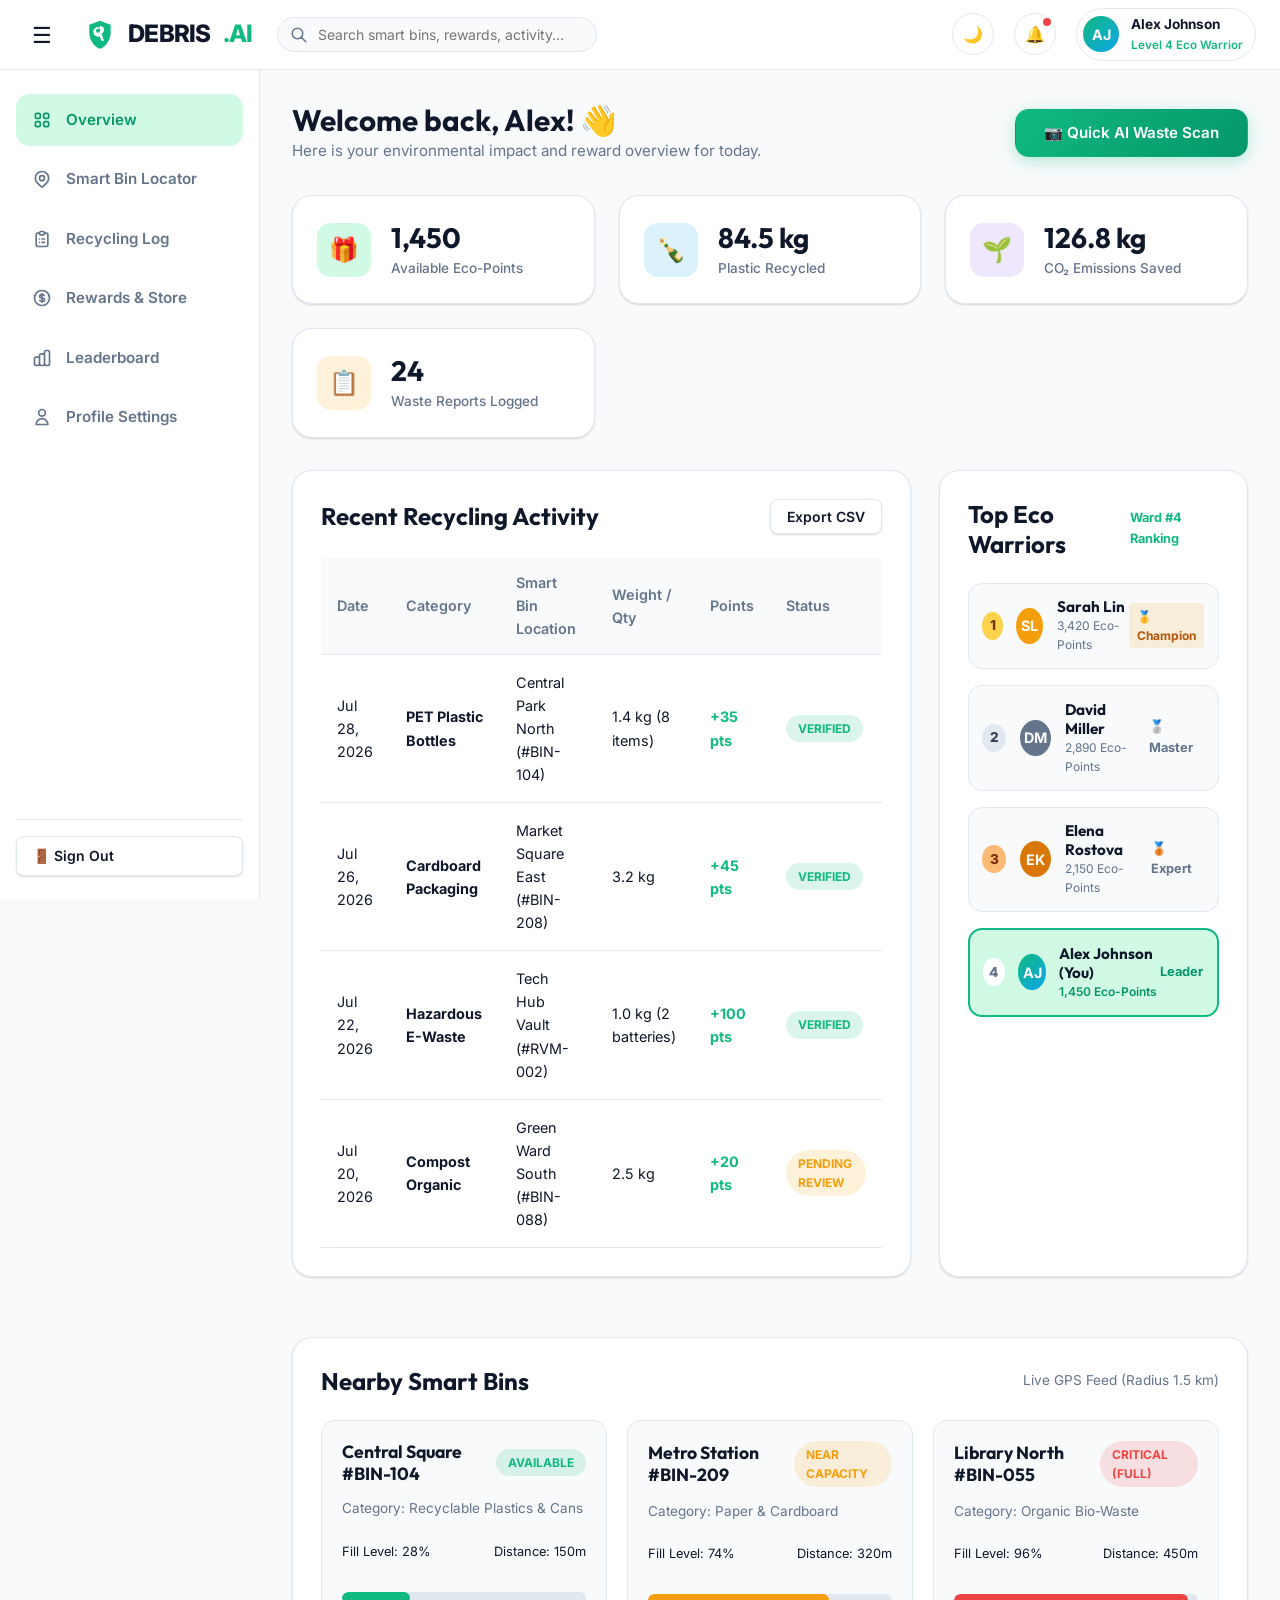
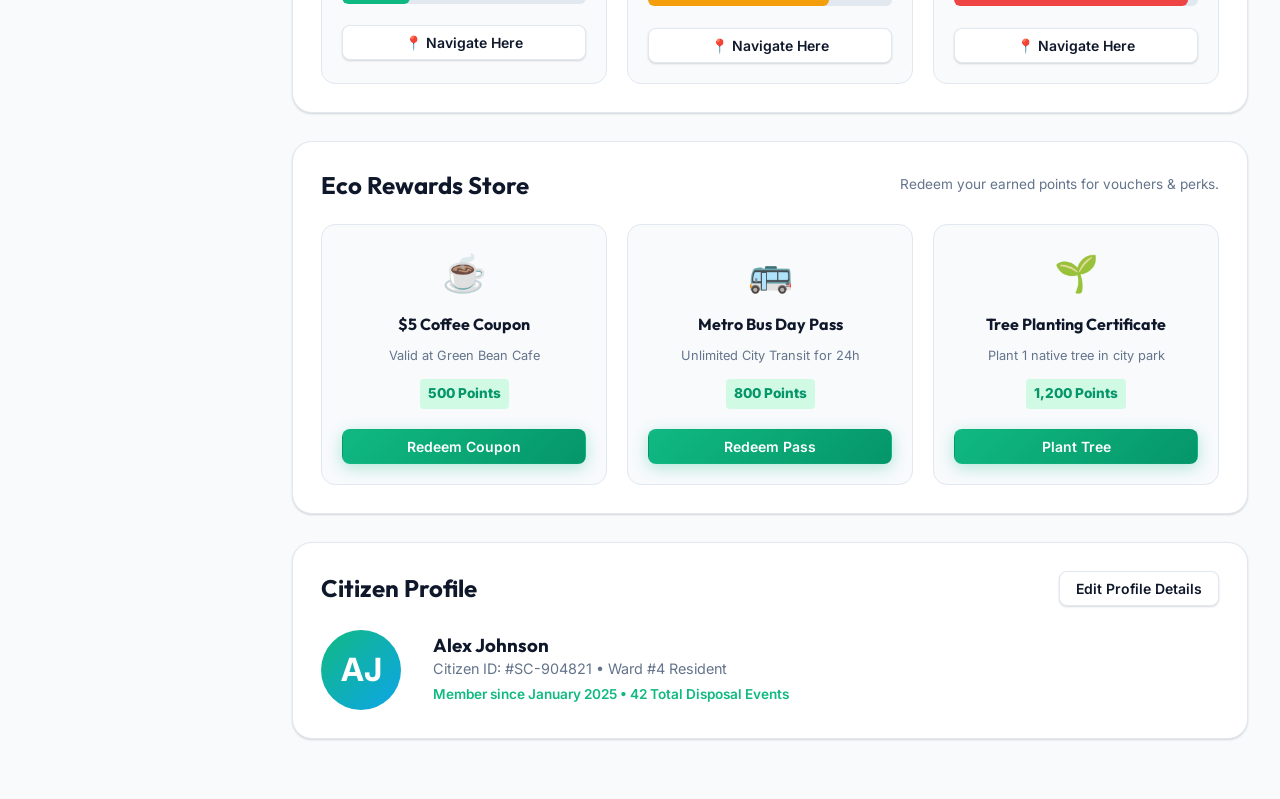
==== dashboard.html @ 444c3cc9 "Initial project with registration validation" ====
<!DOCTYPE html>
<html lang="en" data-theme="light">
<head>
  <meta charset="UTF-8">
  <meta name="viewport" content="width=device-width, initial-scale=1.0">
  <title>Citizen Dashboard – DEBRIS AI Waste Platform</title>
  <meta name="description" content="Manage eco-rewards, track smart bins, view recycling history, and check community leaderboard status on the DEBRIS Citizen Dashboard.">
  
  <!-- Fonts -->
  <link rel="preconnect" href="https://fonts.googleapis.com">
  <link rel="preconnect" href="https://fonts.gstatic.com" crossorigin>
  <link href="https://fonts.googleapis.com/css2?family=Inter:wght@300;400;500;600;700&family=Outfit:wght@500;600;700;800&display=swap" rel="stylesheet">
  
  <!-- CSS Stylesheet -->
  <link rel="stylesheet" href="style.css">
</head>
<body class="dashboard-body">

  <!-- ==========================================
       TOP NAVIGATION BAR
       ========================================== -->
  <header class="dashboard-topbar" role="banner">
    <div class="topbar-left">
      <button id="sidebar-toggle-btn" class="sidebar-toggle-btn" aria-label="Toggle Sidebar Navigation">
        ☰
      </button>
      
      <a href="index.html" class="brand-logo" title="Back to Home">
        <svg viewBox="0 0 24 24" aria-hidden="true" style="width: 32px; height: 32px; fill: var(--brand-primary);">
          <path d="M12 2L4 5v6c0 5.55 3.84 10.74 8 12 4.16-1.26 8-6.45 8-12V5l-8-3zm0 4a3 3 0 0 1 3 3c0 1.25-.76 2.32-1.84 2.76L15 17h-2l-1.12-3.37C11.37 13.9 11 14 10.5 14A3.5 3.5 0 0 1 7 10.5C7 8.57 8.57 7 10.5 7h1.5zm0 2h-1.5a1.5 1.5 0 1 0 0 3 1.5 1.5 0 0 0 1.5-1.5V8z"/>
        </svg>
        DEBRIS<span class="text-highlight">.AI</span>
      </a>

      <!-- Search Control -->
      <div class="topbar-search">
        <svg fill="none" stroke="currentColor" viewBox="0 0 24 24">
          <path stroke-linecap="round" stroke-linejoin="round" stroke-width="2" d="M21 21l-6-6m2-5a7 7 0 11-14 0 7 7 0 0114 0z"/>
        </svg>
        <input type="search" placeholder="Search smart bins, rewards, activity..." aria-label="Search Dashboard">
      </div>
    </div>

    <div class="topbar-right">
      <button class="btn-icon theme-toggle-btn" aria-label="Toggle Theme">
        <span class="theme-icon">🌙</span>
      </button>

      <!-- Notifications -->
      <button class="btn-icon" aria-label="Notifications" style="position: relative;" onclick="showToast('Notification: You received +50 points for plastic disposal!', 'info')">
        🔔
        <span style="position: absolute; top: 4px; right: 4px; width: 8px; height: 8px; background: var(--status-danger); border-radius: 50%;"></span>
      </button>

      <!-- Citizen Profile Pill -->
      <div class="user-profile-pill" data-modal-target="modal-edit-profile">
        <div class="avatar-circle">AJ</div>
        <div style="display: flex; flex-direction: column;">
          <span style="font-weight: 700; font-size: 0.85rem;">Alex Johnson</span>
          <span style="font-size: 0.725rem; color: var(--brand-primary); font-weight: 600;">Level 4 Eco Warrior</span>
        </div>
      </div>
    </div>
  </header>

  <!-- ==========================================
       COLLAPSIBLE SIDEBAR
       ========================================== -->
  <aside class="dashboard-sidebar" role="navigation" aria-label="Dashboard Sidebar Navigation">
    <ul class="sidebar-nav-list">
      <li class="sidebar-nav-item">
        <a href="#overview" class="active">
          <svg fill="none" stroke="currentColor" viewBox="0 0 24 24"><path stroke-linecap="round" stroke-linejoin="round" stroke-width="2" d="M4 6a2 2 0 012-2h2a2 2 0 012 2v2a2 2 0 01-2 2H6a2 2 0 01-2-2V6zM14 6a2 2 0 012-2h2a2 2 0 012 2v2a2 2 0 01-2 2h-2a2 2 0 01-2-2V6zM4 16a2 2 0 012-2h2a2 2 0 012 2v2a2 2 0 01-2 2H6a2 2 0 01-2-2v-2zM14 16a2 2 0 012-2h2a2 2 0 012 2v2a2 2 0 01-2 2h-2a2 2 0 01-2-2v-2z"/></svg>
          Overview
        </a>
      </li>
      <li class="sidebar-nav-item">
        <a href="#nearby-bins">
          <svg fill="none" stroke="currentColor" viewBox="0 0 24 24"><path stroke-linecap="round" stroke-linejoin="round" stroke-width="2" d="M17.657 16.657L13.414 20.9a1.998 1.998 0 01-2.827 0l-4.244-4.243a8 8 0 1111.314 0z"/><path stroke-linecap="round" stroke-linejoin="round" stroke-width="2" d="M15 11a3 3 0 11-6 0 3 3 0 016 0z"/></svg>
          Smart Bin Locator
        </a>
      </li>
      <li class="sidebar-nav-item">
        <a href="#activity-table">
          <svg fill="none" stroke="currentColor" viewBox="0 0 24 24"><path stroke-linecap="round" stroke-linejoin="round" stroke-width="2" d="M9 5H7a2 2 0 00-2 2v12a2 2 0 002 2h10a2 2 0 002-2V7a2 2 0 00-2-2h-2M9 5a2 2 0 002 2h2a2 2 0 002-2M9 5a2 2 0 012-2h2a2 2 0 012 2m-3 7h3m-3 4h3m-6-4h.01M9 16h.01"/></svg>
          Recycling Log
        </a>
      </li>
      <li class="sidebar-nav-item">
        <a href="#rewards-store">
          <svg fill="none" stroke="currentColor" viewBox="0 0 24 24"><path stroke-linecap="round" stroke-linejoin="round" stroke-width="2" d="M12 8c-1.657 0-3 .895-3 2s1.343 2 3 2 3 .895 3 2-1.343 2-3 2m0-8c1.11 0 2.08.402 2.599 1M12 8V7m0 1v8m0 0v1m0-1c-1.11 0-2.08-.402-2.599-1M21 12a9 9 0 11-18 0 9 9 0 0118 0z"/></svg>
          Rewards & Store
        </a>
      </li>
      <li class="sidebar-nav-item">
        <a href="#leaderboard">
          <svg fill="none" stroke="currentColor" viewBox="0 0 24 24"><path stroke-linecap="round" stroke-linejoin="round" stroke-width="2" d="M9 19v-6a2 2 0 00-2-2H5a2 2 0 00-2 2v6a2 2 0 002 2h2a2 2 0 002-2zm0 0V9a2 2 0 012-2h2a2 2 0 012 2v10m-6 0a2 2 0 002 2h2a2 2 0 002-2m0 0V5a2 2 0 012-2h2a2 2 0 012 2v14a2 2 0 01-2 2h-2a2 2 0 01-2-2z"/></svg>
          Leaderboard
        </a>
      </li>
      <li class="sidebar-nav-item">
        <a href="#profile-section">
          <svg fill="none" stroke="currentColor" viewBox="0 0 24 24"><path stroke-linecap="round" stroke-linejoin="round" stroke-width="2" d="M16 7a4 4 0 11-8 0 4 4 0 018 0zM12 14a7 7 0 00-7 7h14a7 7 0 00-7-7z"/></svg>
          Profile Settings
        </a>
      </li>
    </ul>

    <!-- Logout -->
    <div style="padding-top: 1rem; border-top: 1px solid var(--border-color);">
      <a href="index.html" class="btn btn-secondary btn-sm" style="width: 100%; justify-content: flex-start;">
        🚪 Sign Out
      </a>
    </div>
  </aside>

  <!-- ==========================================
       MAIN DASHBOARD CONTENT AREA
       ========================================== -->
  <main class="dashboard-main" role="main">
    
    <!-- Welcome Header -->
    <div class="dashboard-header-bar" id="overview">
      <div>
        <h1 style="font-size: 1.85rem;">Welcome back, Alex! 👋</h1>
        <p style="color: var(--text-muted); font-size: 0.95rem;">Here is your environmental impact and reward overview for today.</p>
      </div>

      <button class="btn btn-primary" onclick="showToast('AI Waste Scanner ready! Head to landing page or scan below.', 'info')">
        📷 Quick AI Waste Scan
      </button>
    </div>

    <!-- 1. DASHBOARD STATISTIC CARDS -->
    <section class="stats-cards-grid" aria-label="Eco Impact Summary">
      
      <!-- Card 1: Reward Points -->
      <article class="dashboard-stat-card">
        <div class="stat-icon-wrapper stat-icon-green">🎁</div>
        <div class="stat-card-info">
          <h3 id="user-points-display">1,450</h3>
          <p>Available Eco-Points</p>
        </div>
      </article>

      <!-- Card 2: Plastic Recycled -->
      <article class="dashboard-stat-card">
        <div class="stat-icon-wrapper stat-icon-blue">🍾</div>
        <div class="stat-card-info">
          <h3>84.5 kg</h3>
          <p>Plastic Recycled</p>
        </div>
      </article>

      <!-- Card 3: Carbon Footprint Saved -->
      <article class="dashboard-stat-card">
        <div class="stat-icon-wrapper stat-icon-purple">🌱</div>
        <div class="stat-card-info">
          <h3>126.8 kg</h3>
          <p>CO₂ Emissions Saved</p>
        </div>
      </article>

      <!-- Card 4: Reports Submitted -->
      <article class="dashboard-stat-card">
        <div class="stat-icon-wrapper stat-icon-orange">📋</div>
        <div class="stat-card-info">
          <h3>24</h3>
          <p>Waste Reports Logged</p>
        </div>
      </article>

    </section>

    <!-- 2. TWO COLUMN GRID (Recent Activity & Nearby Bins) -->
    <div class="dashboard-grid-2col">
      
      <!-- Column Left: Recent Activity Data Table -->
      <section class="dashboard-card-section" id="activity-table">
        <div class="card-section-title">
          <h2>Recent Recycling Activity</h2>
          <button class="btn btn-secondary btn-sm" onclick="showToast('Exporting activity logs as CSV...', 'info')">Export CSV</button>
        </div>

        <div class="table-responsive">
          <table class="custom-table" summary="Log of user waste disposal and points earned">
            <thead>
              <tr>
                <th scope="col">Date</th>
                <th scope="col">Category</th>
                <th scope="col">Smart Bin Location</th>
                <th scope="col">Weight / Qty</th>
                <th scope="col">Points</th>
                <th scope="col">Status</th>
              </tr>
            </thead>
            <tbody>
              <tr>
                <td><time datetime="2026-07-28">Jul 28, 2026</time></td>
                <td><strong>PET Plastic Bottles</strong></td>
                <td>Central Park North (#BIN-104)</td>
                <td>1.4 kg (8 items)</td>
                <td style="color: var(--brand-primary); font-weight: 700;">+35 pts</td>
                <td><span class="status-badge status-verified">Verified</span></td>
              </tr>
              <tr>
                <td><time datetime="2026-07-26">Jul 26, 2026</time></td>
                <td><strong>Cardboard Packaging</strong></td>
                <td>Market Square East (#BIN-208)</td>
                <td>3.2 kg</td>
                <td style="color: var(--brand-primary); font-weight: 700;">+45 pts</td>
                <td><span class="status-badge status-verified">Verified</span></td>
              </tr>
              <tr>
                <td><time datetime="2026-07-22">Jul 22, 2026</time></td>
                <td><strong>Hazardous E-Waste</strong></td>
                <td>Tech Hub Vault (#RVM-002)</td>
                <td>1.0 kg (2 batteries)</td>
                <td style="color: var(--brand-primary); font-weight: 700;">+100 pts</td>
                <td><span class="status-badge status-verified">Verified</span></td>
              </tr>
              <tr>
                <td><time datetime="2026-07-20">Jul 20, 2026</time></td>
                <td><strong>Compost Organic</strong></td>
                <td>Green Ward South (#BIN-088)</td>
                <td>2.5 kg</td>
                <td style="color: var(--brand-primary); font-weight: 700;">+20 pts</td>
                <td><span class="status-badge status-pending">Pending Review</span></td>
              </tr>
            </tbody>
          </table>
        </div>
      </section>

      <!-- Column Right: Community Leaderboard Widget -->
      <section class="dashboard-card-section" id="leaderboard">
        <div class="card-section-title">
          <h2>Top Eco Warriors</h2>
          <span style="font-size: 0.8rem; color: var(--brand-primary); font-weight: 700;">Ward #4 Ranking</span>
        </div>

        <div class="leaderboard-list">
          <!-- Rank 1 -->
          <div class="leaderboard-item">
            <div style="display: flex; align-items: center; gap: 0.85rem;">
              <span class="user-rank rank-1">1</span>
              <div class="avatar-circle" style="background: #F59E0B;">SL</div>
              <div>
                <h4 style="font-size: 0.95rem;">Sarah Lin</h4>
                <p style="font-size: 0.75rem; color: var(--text-muted);">3,420 Eco-Points</p>
              </div>
            </div>
            <mark style="background: rgba(245, 158, 11, 0.15); color: #B45309; padding: 0.2rem 0.5rem; border-radius: 4px; font-size: 0.75rem; font-weight: 700;">🥇 Champion</mark>
          </div>

          <!-- Rank 2 -->
          <div class="leaderboard-item">
            <div style="display: flex; align-items: center; gap: 0.85rem;">
              <span class="user-rank rank-2">2</span>
              <div class="avatar-circle" style="background: #64748B;">DM</div>
              <div>
                <h4 style="font-size: 0.95rem;">David Miller</h4>
                <p style="font-size: 0.75rem; color: var(--text-muted);">2,890 Eco-Points</p>
              </div>
            </div>
            <span style="font-size: 0.8rem; font-weight: 700; color: var(--text-muted);">🥈 Master</span>
          </div>

          <!-- Rank 3 -->
          <div class="leaderboard-item">
            <div style="display: flex; align-items: center; gap: 0.85rem;">
              <span class="user-rank rank-3">3</span>
              <div class="avatar-circle" style="background: #D97706;">EK</div>
              <div>
                <h4 style="font-size: 0.95rem;">Elena Rostova</h4>
                <p style="font-size: 0.75rem; color: var(--text-muted);">2,150 Eco-Points</p>
              </div>
            </div>
            <span style="font-size: 0.8rem; font-weight: 700; color: var(--text-muted);">🥉 Expert</span>
          </div>

          <!-- Rank Current User (#4) -->
          <div class="leaderboard-item" style="border: 2px solid var(--brand-primary); background: var(--brand-primary-light);">
            <div style="display: flex; align-items: center; gap: 0.85rem;">
              <span class="user-rank rank-other">4</span>
              <div class="avatar-circle">AJ</div>
              <div>
                <h4 style="font-size: 0.95rem;">Alex Johnson (You)</h4>
                <p style="font-size: 0.75rem; color: var(--brand-primary-hover); font-weight: 600;">1,450 Eco-Points</p>
              </div>
            </div>
            <span style="font-size: 0.8rem; font-weight: 700; color: var(--brand-primary-hover);">Leader</span>
          </div>

        </div>
      </section>

    </div>

    <!-- 3. NEARBY SMART BINS SECTION -->
    <section class="dashboard-card-section" id="nearby-bins">
      <div class="card-section-title">
        <h2>Nearby Smart Bins</h2>
        <span style="font-size: 0.85rem; color: var(--text-muted);">Live GPS Feed (Radius 1.5 km)</span>
      </div>

      <div class="nearby-bins-grid">
        
        <!-- Bin 1 -->
        <article class="bin-card">
          <div class="bin-header">
            <h4 style="font-size: 1.1rem;">Central Square #BIN-104</h4>
            <span class="status-badge status-verified">Available</span>
          </div>
          <p style="font-size: 0.85rem; color: var(--text-muted);">Category: Recyclable Plastics & Cans</p>

          <div style="display: flex; justify-content: space-between; font-size: 0.8rem; margin-top: 0.5rem;">
            <span>Fill Level: 28%</span>
            <span>Distance: 150m</span>
          </div>
          <div class="fill-bar-container">
            <div class="fill-bar-progress" style="width: 28%; background: var(--brand-primary);"></div>
          </div>

          <button class="btn btn-secondary btn-sm bin-nav-btn" data-bin-id="BIN-104" data-bin-loc="Central Square Plaza" style="margin-top: 0.5rem; width: 100%;">
            📍 Navigate Here
          </button>
        </article>

        <!-- Bin 2 -->
        <article class="bin-card">
          <div class="bin-header">
            <h4 style="font-size: 1.1rem;">Metro Station #BIN-209</h4>
            <span class="status-badge status-pending">Near Capacity</span>
          </div>
          <p style="font-size: 0.85rem; color: var(--text-muted);">Category: Paper & Cardboard</p>

          <div style="display: flex; justify-content: space-between; font-size: 0.8rem; margin-top: 0.5rem;">
            <span>Fill Level: 74%</span>
            <span>Distance: 320m</span>
          </div>
          <div class="fill-bar-container">
            <div class="fill-bar-progress" style="width: 74%; background: var(--status-warning);"></div>
          </div>

          <button class="btn btn-secondary btn-sm bin-nav-btn" data-bin-id="BIN-209" data-bin-loc="Metro Station Entrance B" style="margin-top: 0.5rem; width: 100%;">
            📍 Navigate Here
          </button>
        </article>

        <!-- Bin 3 -->
        <article class="bin-card">
          <div class="bin-header">
            <h4 style="font-size: 1.1rem;">Library North #BIN-055</h4>
            <span class="status-badge status-full">Critical (Full)</span>
          </div>
          <p style="font-size: 0.85rem; color: var(--text-muted);">Category: Organic Bio-Waste</p>

          <div style="display: flex; justify-content: space-between; font-size: 0.8rem; margin-top: 0.5rem;">
            <span>Fill Level: 96%</span>
            <span>Distance: 450m</span>
          </div>
          <div class="fill-bar-container">
            <div class="fill-bar-progress" style="width: 96%; background: var(--status-danger);"></div>
          </div>

          <button class="btn btn-secondary btn-sm bin-nav-btn" data-bin-id="BIN-055" data-bin-loc="Public Library North Gate" style="margin-top: 0.5rem; width: 100%;">
            📍 Navigate Here
          </button>
        </article>

      </div>
    </section>

    <!-- 4. REWARDS STORE & REDEMPTION SECTION -->
    <section class="dashboard-card-section" id="rewards-store">
      <div class="card-section-title">
        <h2>Eco Rewards Store</h2>
        <p style="font-size: 0.85rem; color: var(--text-muted);">Redeem your earned points for vouchers & perks.</p>
      </div>

      <div class="rewards-grid">
        
        <article class="reward-card">
          <div class="reward-icon">☕</div>
          <h4>$5 Coffee Coupon</h4>
          <p style="font-size: 0.8rem; color: var(--text-muted);">Valid at Green Bean Cafe</p>
          <mark style="background: var(--brand-primary-light); color: var(--brand-primary-hover); font-weight: 800; padding: 0.25rem 0.5rem; border-radius: 4px; font-size: 0.85rem;">500 Points</mark>
          <button class="btn btn-primary btn-sm redeem-reward-btn" data-cost="500" style="width: 100%; margin-top: 0.5rem;">
            Redeem Coupon
          </button>
        </article>

        <article class="reward-card">
          <div class="reward-icon">🚌</div>
          <h4>Metro Bus Day Pass</h4>
          <p style="font-size: 0.8rem; color: var(--text-muted);">Unlimited City Transit for 24h</p>
          <mark style="background: var(--brand-primary-light); color: var(--brand-primary-hover); font-weight: 800; padding: 0.25rem 0.5rem; border-radius: 4px; font-size: 0.85rem;">800 Points</mark>
          <button class="btn btn-primary btn-sm redeem-reward-btn" data-cost="800" style="width: 100%; margin-top: 0.5rem;">
            Redeem Pass
          </button>
        </article>

        <article class="reward-card">
          <div class="reward-icon">🌱</div>
          <h4>Tree Planting Certificate</h4>
          <p style="font-size: 0.8rem; color: var(--text-muted);">Plant 1 native tree in city park</p>
          <mark style="background: var(--brand-primary-light); color: var(--brand-primary-hover); font-weight: 800; padding: 0.25rem 0.5rem; border-radius: 4px; font-size: 0.85rem;">1,200 Points</mark>
          <button class="btn btn-primary btn-sm redeem-reward-btn" data-cost="1200" style="width: 100%; margin-top: 0.5rem;">
            Plant Tree
          </button>
        </article>

      </div>
    </section>

    <!-- 5. USER PROFILE SUMMARY & EDIT SECTION -->
    <section class="dashboard-card-section" id="profile-section">
      <div class="card-section-title">
        <h2>Citizen Profile</h2>
        <button class="btn btn-secondary btn-sm" data-modal-target="modal-edit-profile">Edit Profile Details</button>
      </div>

      <div style="display: flex; gap: 2rem; align-items: center; flex-wrap: wrap;">
        <div class="avatar-circle" style="width: 80px; height: 80px; font-size: 2rem;">AJ</div>
        <div>
          <h3>Alex Johnson</h3>
          <p style="color: var(--text-muted); font-size: 0.9rem;">Citizen ID: #SC-904821 • Ward #4 Resident</p>
          <p style="font-size: 0.85rem; color: var(--brand-primary); font-weight: 600; margin-top: 0.25rem;">Member since January 2025 • 42 Total Disposal Events</p>
        </div>
      </div>
    </section>

  </main>

  <!-- ==========================================
       MODALS
       ========================================== -->
  
  <!-- Bin Navigation Modal -->
  <div id="modal-bin-navigate" class="modal-overlay" aria-hidden="true" role="dialog">
    <div class="modal-box">
      <button class="modal-close-btn">✕</button>
      <h3>Route Guidance</h3>
      <p style="color: var(--text-muted); font-size: 0.9rem; margin-bottom: 1rem;">Navigating to Smart Bin <span id="nav-modal-bin-id" style="font-weight: 700; color: var(--brand-primary);">BIN-104</span></p>
      
      <div style="background: var(--bg-main); padding: 1.5rem; border-radius: var(--radius-md); border: 1px solid var(--border-color); text-align: center; margin-bottom: 1.5rem;">
        <p style="font-weight: 700;" id="nav-modal-bin-loc">Central Square Plaza</p>
        <p style="font-size: 0.85rem; color: var(--text-muted); margin-top: 0.35rem;">Walk 150m East → Turn Right at Fountain → Bin on Left side</p>
      </div>

      <button class="btn btn-primary modal-cancel-btn" style="width: 100%;">Close Route Guidance</button>
    </div>
  </div>

  <!-- Edit Profile Modal -->
  <div id="modal-edit-profile" class="modal-overlay" aria-hidden="true" role="dialog">
    <div class="modal-box">
      <button class="modal-close-btn">✕</button>
      <h3>Edit Citizen Profile</h3>
      
      <form onsubmit="event.preventDefault(); showToast('Profile details updated!', 'success'); document.getElementById('modal-edit-profile').classList.remove('active');">
        <div class="form-group" style="margin-top: 1rem;">
          <label for="edit-name">Full Name</label>
          <input type="text" id="edit-name" class="form-control" value="Alex Johnson">
        </div>

        <div class="form-group">
          <label for="edit-ward">Assigned Ward Sector</label>
          <select id="edit-ward" class="form-control">
            <option value="4" selected>Ward #4 (Central District)</option>
            <option value="1">Ward #1 (North Metro)</option>
            <option value="2">Ward #2 (Green Innovation Valley)</option>
          </select>
        </div>

        <button type="submit" class="btn btn-primary" style="width: 100%;">Save Changes</button>
      </form>
    </div>
  </div>

  <!-- Toast Notification Container -->
  <div id="toast-container"></div>

  <!-- JavaScript Engine -->
  <script src="script.js"></script>
</body>
</html>
---- style.css ----
/* ==========================================================================
   DEBRIS - AI-Powered Intelligent Waste Management Platform
   Design System & Styling Sheet (Vanilla CSS3)
   ========================================================================== */

/* --------------------------------------------------------------------------
   1. Design Tokens & CSS Custom Variables
   -------------------------------------------------------------------------- */
:root {
  /* Color Palette - Light Mode (Default) */
  --brand-primary: #10B981;       /* Emerald Green */
  --brand-primary-hover: #059669; /* Darker Emerald */
  --brand-primary-light: #D1FAE5; /* Soft Mint Tint */
  --brand-secondary: #0EA5E9;     /* Smart Cyan */
  --brand-accent: #8B5CF6;        /* Eco Purple */
  
  --bg-main: #F8FAFC;             /* Cool light gray background */
  --bg-surface: #FFFFFF;          /* Pure white card surface */
  --bg-surface-elevated: #FFFFFF;
  --bg-glass: rgba(255, 255, 255, 0.75);
  
  --text-main: #0F172A;            /* Deep dark slate */
  --text-muted: #64748B;           /* Medium slate text */
  --text-light: #94A3B8;           /* Muted secondary text */
  --border-color: #E2E8F0;         /* Soft light border */
  --border-hover: #CBD5E1;
  
  /* Status Colors */
  --status-success: #10B981;
  --status-warning: #F59E0B;
  --status-danger: #EF4444;
  --status-info: #3B82F6;
  
  /* Shadows & Glassmorphism */
  --shadow-sm: 0 1px 3px rgba(0, 0, 0, 0.05), 0 1px 2px rgba(0, 0, 0, 0.1);
  --shadow-md: 0 4px 12px rgba(15, 23, 42, 0.06), 0 2px 4px rgba(15, 23, 42, 0.04);
  --shadow-lg: 0 10px 25px -5px rgba(15, 23, 42, 0.1), 0 8px 10px -6px rgba(15, 23, 42, 0.04);
  --shadow-glow: 0 0 25px rgba(16, 185, 129, 0.25);
  --glass-border: 1px solid rgba(255, 255, 255, 0.6);
  --glass-backdrop: blur(16px) saturate(180%);
  
  /* Layout & Transitions */
  --radius-sm: 8px;
  --radius-md: 14px;
  --radius-lg: 20px;
  --radius-xl: 28px;
  --radius-full: 9999px;
  --transition-fast: 0.2s cubic-bezier(0.4, 0, 0.2, 1);
  --transition-normal: 0.3s cubic-bezier(0.4, 0, 0.2, 1);
  --sidebar-width: 260px;
}

/* Dark Mode Theme Overrides */
[data-theme="dark"] {
  --bg-main: #0B0F19;             /* Ultra-dark slate */
  --bg-surface: #151D2A;          /* Dark surface card background */
  --bg-surface-elevated: #1E293B;
  --bg-glass: rgba(21, 29, 42, 0.8);
  
  --text-main: #F1F5F9;            /* Bright light text */
  --text-muted: #94A3B8;           /* Muted text */
  --text-light: #64748B;
  --border-color: #233044;         /* Dark border */
  --border-hover: #334155;
  
  --shadow-sm: 0 1px 3px rgba(0, 0, 0, 0.3);
  --shadow-md: 0 4px 14px rgba(0, 0, 0, 0.4);
  --shadow-lg: 0 12px 30px rgba(0, 0, 0, 0.5);
  --glass-border: 1px solid rgba(255, 255, 255, 0.08);
}

/* --------------------------------------------------------------------------
   2. Reset & Typography
   -------------------------------------------------------------------------- */
* {
  margin: 0;
  padding: 0;
  box-sizing: border-box;
}

html {
  scroll-behavior: smooth;
  font-size: 16px;
}

body {
  font-family: 'Inter', -apple-system, BlinkMacSystemFont, 'Segoe UI', Roboto, Helvetica, Arial, sans-serif;
  background-color: var(--bg-main);
  color: var(--text-main);
  line-height: 1.6;
  transition: background-color var(--transition-normal), color var(--transition-normal);
  overflow-x: hidden;
}

h1, h2, h3, h4, h5, h6 {
  font-family: 'Outfit', 'Inter', sans-serif;
  font-weight: 700;
  line-height: 1.25;
  color: var(--text-main);
}

a {
  color: var(--brand-primary);
  text-decoration: none;
  transition: color var(--transition-fast);
}

a:hover {
  color: var(--brand-primary-hover);
}

ul, ol {
  list-style: none;
}

img, svg {
  max-width: 100%;
  height: auto;
  display: block;
}

button, input, select, textarea {
  font-family: inherit;
  font-size: inherit;
  outline: none;
}

/* Container */
.container {
  width: 100%;
  max-width: 1240px;
  margin: 0 auto;
  padding: 0 1.5rem;
}

/* Section Header Utility */
.section-header {
  text-align: center;
  max-width: 720px;
  margin: 0 auto 3.5rem auto;
}

.badge {
  display: inline-flex;
  align-items: center;
  gap: 0.5rem;
  padding: 0.35rem 1rem;
  background: var(--brand-primary-light);
  color: var(--brand-primary-hover);
  font-size: 0.85rem;
  font-weight: 600;
  border-radius: var(--radius-full);
  margin-bottom: 1rem;
  border: 1px solid rgba(16, 185, 129, 0.2);
}

[data-theme="dark"] .badge {
  background: rgba(16, 185, 129, 0.15);
  color: #34D399;
}

.section-title {
  font-size: 2.25rem;
  font-weight: 800;
  margin-bottom: 1rem;
  letter-spacing: -0.02em;
}

.section-description {
  font-size: 1.1rem;
  color: var(--text-muted);
}

/* --------------------------------------------------------------------------
   3. Buttons & Component Controls
   -------------------------------------------------------------------------- */
.btn {
  display: inline-flex;
  align-items: center;
  justify-content: center;
  gap: 0.5rem;
  padding: 0.85rem 1.75rem;
  font-size: 0.95rem;
  font-weight: 600;
  border-radius: var(--radius-md);
  border: 1px solid transparent;
  cursor: pointer;
  transition: all var(--transition-fast);
  white-space: nowrap;
}

.btn-primary {
  background: linear-gradient(135deg, var(--brand-primary) 0%, var(--brand-primary-hover) 100%);
  color: #FFFFFF;
  box-shadow: 0 4px 15px rgba(16, 185, 129, 0.3);
}

.btn-primary:hover {
  transform: translateY(-2px);
  box-shadow: 0 8px 25px rgba(16, 185, 129, 0.4);
  color: #FFFFFF;
}

.btn-secondary {
  background: var(--bg-surface);
  color: var(--text-main);
  border-color: var(--border-color);
  box-shadow: var(--shadow-sm);
}

.btn-secondary:hover {
  border-color: var(--brand-primary);
  color: var(--brand-primary);
  transform: translateY(-2px);
}

.btn-outline {
  background: transparent;
  color: var(--brand-primary);
  border: 2px solid var(--brand-primary);
}

.btn-outline:hover {
  background: var(--brand-primary);
  color: #FFFFFF;
}

.btn-sm {
  padding: 0.5rem 1rem;
  font-size: 0.875rem;
  border-radius: var(--radius-sm);
}

.btn-icon {
  width: 42px;
  height: 42px;
  padding: 0;
  border-radius: var(--radius-full);
  display: inline-flex;
  align-items: center;
  justify-content: center;
  background: var(--bg-surface);
  border: 1px solid var(--border-color);
  color: var(--text-main);
  cursor: pointer;
  transition: all var(--transition-fast);
}

.btn-icon:hover {
  background: var(--brand-primary-light);
  color: var(--brand-primary-hover);
  border-color: var(--brand-primary);
}

/* --------------------------------------------------------------------------
   4. Landing Page Header & Navigation
   -------------------------------------------------------------------------- */
.header {
  position: fixed;
  top: 0;
  left: 0;
  width: 100%;
  z-index: 1000;
  background: var(--bg-glass);
  backdrop-filter: var(--glass-backdrop);
  -webkit-backdrop-filter: var(--glass-backdrop);
  border-bottom: var(--glass-border);
  transition: all var(--transition-normal);
}

.navbar {
  display: flex;
  align-items: center;
  justify-content: space-between;
  height: 80px;
}

.brand-logo {
  display: flex;
  align-items: center;
  gap: 0.75rem;
  font-size: 1.5rem;
  font-weight: 800;
  color: var(--text-main);
  letter-spacing: -0.03em;
}

.brand-logo svg {
  width: 38px;
  height: 38px;
  fill: var(--brand-primary);
}

.brand-logo span.text-highlight {
  color: var(--brand-primary);
}

.nav-menu {
  display: flex;
  align-items: center;
  gap: 2rem;
}

.nav-link {
  font-weight: 500;
  font-size: 0.95rem;
  color: var(--text-muted);
  position: relative;
  padding: 0.5rem 0;
}

.nav-link:hover, .nav-link.active {
  color: var(--brand-primary);
}

.nav-link::after {
  content: '';
  position: absolute;
  bottom: 0;
  left: 0;
  width: 0%;
  height: 2px;
  background: var(--brand-primary);
  transition: width var(--transition-fast);
  border-radius: 2px;
}

.nav-link:hover::after, .nav-link.active::after {
  width: 100%;
}

.nav-actions {
  display: flex;
  align-items: center;
  gap: 1rem;
}

.hamburger-btn {
  display: none;
  background: none;
  border: none;
  font-size: 1.5rem;
  color: var(--text-main);
  cursor: pointer;
}

/* --------------------------------------------------------------------------
   5. Hero Section
   -------------------------------------------------------------------------- */
.hero {
  position: relative;
  padding: 160px 0 100px 0;
  overflow: hidden;
  background: radial-gradient(circle at 10% 20%, rgba(16, 185, 129, 0.08) 0%, transparent 40%),
              radial-gradient(circle at 90% 80%, rgba(14, 165, 233, 0.08) 0%, transparent 40%);
}

.hero-grid {
  display: grid;
  grid-template-columns: 1fr 1fr;
  gap: 3rem;
  align-items: center;
}

.hero-content h1 {
  font-size: 3.25rem;
  font-weight: 800;
  margin-bottom: 1.25rem;
  letter-spacing: -0.03em;
}

.hero-content h1 .gradient-text {
  background: linear-gradient(135deg, var(--brand-primary) 0%, var(--brand-secondary) 100%);
  -webkit-background-clip: text;
  -webkit-text-fill-color: transparent;
}

.hero-description {
  font-size: 1.15rem;
  color: var(--text-muted);
  margin-bottom: 2rem;
  max-width: 540px;
}

.hero-buttons {
  display: flex;
  gap: 1rem;
  flex-wrap: wrap;
  margin-bottom: 2.5rem;
}

.hero-stats-mini {
  display: flex;
  gap: 2rem;
  padding-top: 2rem;
  border-top: 1px solid var(--border-color);
}

.mini-stat-item h4 {
  font-size: 1.5rem;
  color: var(--brand-primary);
}

.mini-stat-item p {
  font-size: 0.85rem;
  color: var(--text-muted);
}

/* Hero Visual / Glass Card */
.hero-visual {
  position: relative;
  display: flex;
  justify-content: center;
}

.hero-card {
  width: 100%;
  max-width: 480px;
  background: var(--bg-surface);
  border: var(--glass-border);
  border-radius: var(--radius-xl);
  padding: 2rem;
  box-shadow: var(--shadow-lg);
  position: relative;
  z-index: 2;
  transition: transform var(--transition-normal);
}

.hero-card:hover {
  transform: translateY(-6px);
}

.ai-badge-header {
  display: flex;
  align-items: center;
  justify-content: space-between;
  margin-bottom: 1.5rem;
}

.ai-status-indicator {
  display: flex;
  align-items: center;
  gap: 0.5rem;
  font-size: 0.85rem;
  font-weight: 600;
  color: var(--brand-primary);
}

.pulse-dot {
  width: 10px;
  height: 10px;
  background-color: var(--brand-primary);
  border-radius: 50%;
  box-shadow: 0 0 0 0 rgba(16, 185, 129, 0.7);
  animation: pulse-ring 1.8s infinite;
}

@keyframes pulse-ring {
  0% {
    transform: scale(0.95);
    box-shadow: 0 0 0 0 rgba(16, 185, 129, 0.7);
  }
  70% {
    transform: scale(1);
    box-shadow: 0 0 0 10px rgba(16, 185, 129, 0);
  }
  100% {
    transform: scale(0.95);
    box-shadow: 0 0 0 0 rgba(16, 185, 129, 0);
  }
}

.bin-visual-demo {
  background: var(--bg-main);
  border-radius: var(--radius-lg);
  padding: 1.5rem;
  text-align: center;
  margin-bottom: 1.5rem;
  border: 1px solid var(--border-color);
}

.bin-icon-wrapper {
  width: 70px;
  height: 70px;
  margin: 0 auto 1rem auto;
  background: var(--brand-primary-light);
  border-radius: 50%;
  display: flex;
  align-items: center;
  justify-content: center;
  color: var(--brand-primary-hover);
}

.fill-bar-container {
  width: 100%;
  height: 12px;
  background: var(--border-color);
  border-radius: var(--radius-full);
  overflow: hidden;
  margin-top: 1rem;
}

.fill-bar-progress {
  height: 100%;
  width: 68%;
  background: linear-gradient(90deg, var(--brand-primary) 0%, #34D399 100%);
  border-radius: var(--radius-full);
  transition: width 1s ease-in-out;
}

/* Floating Elements */
.floating-element {
  position: absolute;
  background: var(--bg-surface);
  border: 1px solid var(--border-color);
  padding: 0.85rem 1.25rem;
  border-radius: var(--radius-md);
  box-shadow: var(--shadow-md);
  display: flex;
  align-items: center;
  gap: 0.75rem;
  z-index: 3;
  animation: float 4s ease-in-out infinite alternate;
}

.floating-element-1 {
  top: -20px;
  right: -20px;
}

.floating-element-2 {
  bottom: -20px;
  left: -20px;
  animation-delay: 2s;
}

@keyframes float {
  0% { transform: translateY(0px); }
  100% { transform: translateY(-12px); }
}

/* --------------------------------------------------------------------------
   6. About Section
   -------------------------------------------------------------------------- */
.about {
  padding: 100px 0;
  background: var(--bg-surface);
}

.about-grid {
  display: grid;
  grid-template-columns: 1fr 1fr;
  gap: 4rem;
  align-items: center;
}

.about-image-card {
  position: relative;
  border-radius: var(--radius-xl);
  overflow: hidden;
  box-shadow: var(--shadow-lg);
  border: 1px solid var(--border-color);
  background: linear-gradient(135deg, rgba(16, 185, 129, 0.1) 0%, rgba(14, 165, 233, 0.1) 100%);
  padding: 2rem;
}

.about-pillars {
  display: grid;
  grid-template-columns: 1fr 1fr;
  gap: 1.5rem;
  margin-top: 2rem;
}

.pillar-item {
  display: flex;
  align-items: flex-start;
  gap: 1rem;
}

.pillar-icon {
  width: 44px;
  height: 44px;
  border-radius: var(--radius-sm);
  background: var(--brand-primary-light);
  color: var(--brand-primary-hover);
  display: flex;
  align-items: center;
  justify-content: center;
  flex-shrink: 0;
}

/* --------------------------------------------------------------------------
   7. Features Section (8 Cards Grid)
   -------------------------------------------------------------------------- */
.features {
  padding: 100px 0;
  background: var(--bg-main);
}

.features-grid {
  display: grid;
  grid-template-columns: repeat(auto-fit, minmax(280px, 1fr));
  gap: 2rem;
}

.feature-card {
  background: var(--bg-surface);
  border: 1px solid var(--border-color);
  border-radius: var(--radius-lg);
  padding: 2rem;
  transition: all var(--transition-normal);
  position: relative;
  overflow: hidden;
}

.feature-card:hover {
  transform: translateY(-8px);
  border-color: var(--brand-primary);
  box-shadow: var(--shadow-lg);
}

.feature-card::before {
  content: '';
  position: absolute;
  top: 0;
  left: 0;
  width: 100%;
  height: 4px;
  background: linear-gradient(90deg, var(--brand-primary), var(--brand-secondary));
  opacity: 0;
  transition: opacity var(--transition-fast);
}

.feature-card:hover::before {
  opacity: 1;
}

.feature-icon-box {
  width: 56px;
  height: 56px;
  background: var(--brand-primary-light);
  color: var(--brand-primary-hover);
  border-radius: var(--radius-md);
  display: flex;
  align-items: center;
  justify-content: center;
  margin-bottom: 1.5rem;
  font-size: 1.5rem;
}

.feature-card h3 {
  font-size: 1.25rem;
  margin-bottom: 0.75rem;
}

.feature-card p {
  color: var(--text-muted);
  font-size: 0.95rem;
}

/* --------------------------------------------------------------------------
   8. Live AI Waste Scanner Interactive Demo
   -------------------------------------------------------------------------- */
.ai-scanner-section {
  padding: 100px 0;
  background: linear-gradient(180deg, var(--bg-main) 0%, var(--bg-surface) 100%);
}

.scanner-container {
  max-width: 900px;
  margin: 0 auto;
  background: var(--bg-surface);
  border: var(--glass-border);
  border-radius: var(--radius-xl);
  padding: 2.5rem;
  box-shadow: var(--shadow-lg);
  border: 1px solid var(--border-color);
}

.scanner-controls {
  display: flex;
  gap: 1rem;
  justify-content: center;
  flex-wrap: wrap;
  margin-bottom: 2rem;
}

.scanner-preset-btn {
  padding: 0.75rem 1.25rem;
  border-radius: var(--radius-md);
  border: 1px solid var(--border-color);
  background: var(--bg-main);
  color: var(--text-main);
  cursor: pointer;
  font-weight: 600;
  display: flex;
  align-items: center;
  gap: 0.5rem;
  transition: all var(--transition-fast);
}

.scanner-preset-btn:hover, .scanner-preset-btn.active {
  border-color: var(--brand-primary);
  background: var(--brand-primary-light);
  color: var(--brand-primary-hover);
}

.scanner-preview-area {
  display: grid;
  grid-template-columns: 1fr 1fr;
  gap: 2rem;
  align-items: center;
  background: var(--bg-main);
  border-radius: var(--radius-lg);
  padding: 2rem;
  border: 1px dashed var(--border-color);
}

.scanner-viewport {
  position: relative;
  aspect-ratio: 4/3;
  background: #000000;
  border-radius: var(--radius-md);
  overflow: hidden;
  display: flex;
  align-items: center;
  justify-content: center;
  color: #FFFFFF;
}

.scanner-viewport img {
  width: 100%;
  height: 100%;
  object-fit: cover;
}

.scan-laser-line {
  position: absolute;
  top: 0;
  left: 0;
  width: 100%;
  height: 4px;
  background: var(--brand-primary);
  box-shadow: 0 0 15px var(--brand-primary);
  animation: laser-scan 2.5s infinite ease-in-out;
  display: none;
}

.scanner-viewport.scanning .scan-laser-line {
  display: block;
}

@keyframes laser-scan {
  0% { top: 0%; }
  50% { top: 100%; }
  100% { top: 0%; }
}

.scan-results-box {
  display: flex;
  flex-direction: column;
  gap: 1rem;
}

.result-card {
  background: var(--bg-surface);
  border: 1px solid var(--border-color);
  padding: 1.25rem;
  border-radius: var(--radius-md);
}

.confidence-bar {
  height: 8px;
  background: var(--border-color);
  border-radius: var(--radius-full);
  margin-top: 0.5rem;
  overflow: hidden;
}

.confidence-fill {
  height: 100%;
  background: var(--brand-primary);
  width: 0%;
  transition: width 0.8s cubic-bezier(0.4, 0, 0.2, 1);
}

/* --------------------------------------------------------------------------
   9. Statistics Section (Animated Counters)
   -------------------------------------------------------------------------- */
.stats-section {
  padding: 90px 0;
  background: linear-gradient(135deg, #0F172A 0%, #1E293B 100%);
  color: #FFFFFF;
  position: relative;
}

.stats-grid {
  display: grid;
  grid-template-columns: repeat(auto-fit, minmax(220px, 1fr));
  gap: 2.5rem;
  text-align: center;
}

.stat-box {
  padding: 1.5rem;
}

.stat-number {
  font-size: 3.25rem;
  font-weight: 800;
  color: #34D399;
  font-family: 'Outfit', sans-serif;
  margin-bottom: 0.5rem;
}

.stat-label {
  font-size: 1.05rem;
  color: #94A3B8;
  font-weight: 500;
}

/* --------------------------------------------------------------------------
   10. Contact Section & Form
   -------------------------------------------------------------------------- */
.contact-section {
  padding: 100px 0;
  background: var(--bg-surface);
}

.contact-grid {
  display: grid;
  grid-template-columns: 1fr 1.2fr;
  gap: 4rem;
}

.contact-info-box h3 {
  font-size: 1.75rem;
  margin-bottom: 1rem;
}

.contact-info-list {
  display: flex;
  flex-direction: column;
  gap: 1.5rem;
  margin-top: 2rem;
}

.contact-item {
  display: flex;
  align-items: center;
  gap: 1rem;
}

.contact-icon {
  width: 48px;
  height: 48px;
  border-radius: 50%;
  background: var(--brand-primary-light);
  color: var(--brand-primary-hover);
  display: flex;
  align-items: center;
  justify-content: center;
  font-size: 1.25rem;
}

.contact-form-card {
  background: var(--bg-main);
  border: 1px solid var(--border-color);
  padding: 2.5rem;
  border-radius: var(--radius-xl);
  box-shadow: var(--shadow-md);
}

.form-group {
  margin-bottom: 1.5rem;
}

.form-group label {
  display: block;
  font-weight: 600;
  font-size: 0.9rem;
  margin-bottom: 0.5rem;
  color: var(--text-main);
}

.form-control {
  width: 100%;
  padding: 0.85rem 1.25rem;
  border-radius: var(--radius-md);
  border: 1px solid var(--border-color);
  background: var(--bg-surface);
  color: var(--text-main);
  transition: border-color var(--transition-fast), box-shadow var(--transition-fast);
}

.form-control:focus {
  border-color: var(--brand-primary);
  box-shadow: 0 0 0 4px rgba(16, 185, 129, 0.15);
}

textarea.form-control {
  resize: vertical;
  min-height: 120px;
}

.form-error-msg {
  color: var(--status-danger);
  font-size: 0.8rem;
  margin-top: 0.35rem;
  display: none;
}

/* --------------------------------------------------------------------------
   11. Footer
   -------------------------------------------------------------------------- */
.footer {
  background: #0F172A;
  color: #94A3B8;
  padding: 80px 0 30px 0;
  border-top: 1px solid #1E293B;
}

.footer-grid {
  display: grid;
  grid-template-columns: 2fr 1fr 1fr 1.5fr;
  gap: 3rem;
  margin-bottom: 4rem;
}

.footer-brand h2 {
  color: #FFFFFF;
  font-size: 1.5rem;
  margin-bottom: 1rem;
}

.footer-brand p {
  max-width: 320px;
  font-size: 0.95rem;
  line-height: 1.6;
}

.footer-title {
  color: #FFFFFF;
  font-size: 1.1rem;
  font-weight: 700;
  margin-bottom: 1.5rem;
}

.footer-links {
  display: flex;
  flex-direction: column;
  gap: 0.85rem;
}

.footer-links a {
  color: #94A3B8;
}

.footer-links a:hover {
  color: var(--brand-primary);
}

.social-links {
  display: flex;
  gap: 1rem;
  margin-top: 1.5rem;
}

.social-btn {
  width: 40px;
  height: 40px;
  border-radius: 50%;
  background: #1E293B;
  color: #FFFFFF;
  display: flex;
  align-items: center;
  justify-content: center;
  transition: all var(--transition-fast);
}

.social-btn:hover {
  background: var(--brand-primary);
  transform: translateY(-3px);
}

.footer-bottom {
  border-top: 1px solid #1E293B;
  padding-top: 2rem;
  display: flex;
  align-items: center;
  justify-content: space-between;
  font-size: 0.9rem;
}

/* --------------------------------------------------------------------------
   12. Dashboard Specific Layout & Components
   -------------------------------------------------------------------------- */
.dashboard-body {
  display: flex;
  min-height: 100vh;
  background-color: var(--bg-main);
}

/* Dashboard Top Navigation */
.dashboard-topbar {
  position: fixed;
  top: 0;
  left: 0;
  width: 100%;
  height: 70px;
  background: var(--bg-surface);
  border-bottom: 1px solid var(--border-color);
  z-index: 900;
  display: flex;
  align-items: center;
  justify-content: space-between;
  padding: 0 1.5rem;
}

.topbar-left {
  display: flex;
  align-items: center;
  gap: 1.5rem;
}

.sidebar-toggle-btn {
  background: none;
  border: none;
  color: var(--text-main);
  font-size: 1.35rem;
  cursor: pointer;
  padding: 0.5rem;
  border-radius: var(--radius-sm);
}

.sidebar-toggle-btn:hover {
  background: var(--bg-main);
}

.topbar-search {
  position: relative;
  width: 320px;
}

.topbar-search input {
  width: 100%;
  padding: 0.5rem 1rem 0.5rem 2.5rem;
  border-radius: var(--radius-full);
  border: 1px solid var(--border-color);
  background: var(--bg-main);
  font-size: 0.875rem;
  color: var(--text-main);
}

.topbar-search svg {
  position: absolute;
  left: 0.85rem;
  top: 50%;
  transform: translateY(-50%);
  color: var(--text-muted);
  width: 18px;
  height: 18px;
}

.topbar-right {
  display: flex;
  align-items: center;
  gap: 1.25rem;
}

.user-profile-pill {
  display: flex;
  align-items: center;
  gap: 0.75rem;
  padding: 0.35rem 0.75rem 0.35rem 0.35rem;
  border-radius: var(--radius-full);
  border: 1px solid var(--border-color);
  background: var(--bg-surface);
  cursor: pointer;
}

.avatar-circle {
  width: 36px;
  height: 36px;
  border-radius: 50%;
  background: linear-gradient(135deg, var(--brand-primary), var(--brand-secondary));
  color: #FFFFFF;
  display: flex;
  align-items: center;
  justify-content: center;
  font-weight: 700;
  font-size: 0.9rem;
}

/* Collapsible Sidebar */
.dashboard-sidebar {
  position: fixed;
  top: 70px;
  left: 0;
  width: var(--sidebar-width);
  height: calc(100vh - 70px);
  background: var(--bg-surface);
  border-right: 1px solid var(--border-color);
  padding: 1.5rem 1rem;
  display: flex;
  flex-direction: column;
  justify-content: space-between;
  transition: transform var(--transition-normal), width var(--transition-normal);
  z-index: 850;
  overflow-y: auto;
}

.dashboard-sidebar.collapsed {
  transform: translateX(-100%);
}

.sidebar-nav-list {
  display: flex;
  flex-direction: column;
  gap: 0.5rem;
}

.sidebar-nav-item a {
  display: flex;
  align-items: center;
  gap: 0.85rem;
  padding: 0.85rem 1rem;
  border-radius: var(--radius-md);
  color: var(--text-muted);
  font-weight: 600;
  font-size: 0.95rem;
  transition: all var(--transition-fast);
}

.sidebar-nav-item a:hover, .sidebar-nav-item a.active {
  background: var(--brand-primary-light);
  color: var(--brand-primary-hover);
}

[data-theme="dark"] .sidebar-nav-item a:hover,
[data-theme="dark"] .sidebar-nav-item a.active {
  background: rgba(16, 185, 129, 0.15);
  color: #34D399;
}

.sidebar-nav-item svg {
  width: 20px;
  height: 20px;
}

/* Dashboard Main Content Area */
.dashboard-main {
  margin-top: 70px;
  margin-left: var(--sidebar-width);
  width: calc(100% - var(--sidebar-width));
  padding: 2rem;
  transition: margin-left var(--transition-normal), width var(--transition-normal);
}

.dashboard-main.expanded {
  margin-left: 0;
  width: 100%;
}

.dashboard-header-bar {
  display: flex;
  align-items: center;
  justify-content: space-between;
  margin-bottom: 2rem;
}

/* Dashboard Stat Cards */
.stats-cards-grid {
  display: grid;
  grid-template-columns: repeat(auto-fit, minmax(240px, 1fr));
  gap: 1.5rem;
  margin-bottom: 2rem;
}

.dashboard-stat-card {
  background: var(--bg-surface);
  border: 1px solid var(--border-color);
  border-radius: var(--radius-lg);
  padding: 1.5rem;
  box-shadow: var(--shadow-sm);
  display: flex;
  align-items: center;
  gap: 1.25rem;
  transition: transform var(--transition-fast);
}

.dashboard-stat-card:hover {
  transform: translateY(-4px);
  box-shadow: var(--shadow-md);
}

.stat-icon-wrapper {
  width: 54px;
  height: 54px;
  border-radius: var(--radius-md);
  display: flex;
  align-items: center;
  justify-content: center;
  font-size: 1.5rem;
  flex-shrink: 0;
}

.stat-icon-green { background: var(--brand-primary-light); color: var(--brand-primary-hover); }
.stat-icon-blue { background: rgba(14, 165, 233, 0.15); color: #0EA5E9; }
.stat-icon-purple { background: rgba(139, 92, 246, 0.15); color: #8B5CF6; }
.stat-icon-orange { background: rgba(245, 158, 11, 0.15); color: #F59E0B; }

.stat-card-info h3 {
  font-size: 1.75rem;
  margin-bottom: 0.15rem;
}

.stat-card-info p {
  color: var(--text-muted);
  font-size: 0.85rem;
  font-weight: 500;
}

/* Dashboard 2 Column Layout */
.dashboard-grid-2col {
  display: grid;
  grid-template-columns: 2fr 1fr;
  gap: 1.75rem;
  margin-bottom: 2rem;
}

.dashboard-card-section {
  background: var(--bg-surface);
  border: 1px solid var(--border-color);
  border-radius: var(--radius-lg);
  padding: 1.75rem;
  box-shadow: var(--shadow-sm);
  margin-bottom: 1.75rem;
}

.card-section-title {
  display: flex;
  align-items: center;
  justify-content: space-between;
  margin-bottom: 1.5rem;
}

/* Data Table */
.table-responsive {
  width: 100%;
  overflow-x: auto;
}

.custom-table {
  width: 100%;
  border-collapse: collapse;
  text-align: left;
  font-size: 0.9rem;
}

.custom-table th {
  background: var(--bg-main);
  padding: 0.85rem 1rem;
  color: var(--text-muted);
  font-weight: 600;
  border-bottom: 1px solid var(--border-color);
}

.custom-table td {
  padding: 1rem;
  border-bottom: 1px solid var(--border-color);
  color: var(--text-main);
}

.status-badge {
  display: inline-flex;
  align-items: center;
  gap: 0.35rem;
  padding: 0.25rem 0.75rem;
  border-radius: var(--radius-full);
  font-size: 0.75rem;
  font-weight: 700;
  text-transform: uppercase;
}

.status-verified { background: rgba(16, 185, 129, 0.15); color: #10B981; }
.status-pending { background: rgba(245, 158, 11, 0.15); color: #F59E0B; }
.status-full { background: rgba(239, 68, 68, 0.15); color: #EF4444; }

/* Nearby Bins Cards */
.nearby-bins-grid {
  display: grid;
  grid-template-columns: repeat(auto-fit, minmax(260px, 1fr));
  gap: 1.25rem;
}

.bin-card {
  background: var(--bg-main);
  border: 1px solid var(--border-color);
  border-radius: var(--radius-md);
  padding: 1.25rem;
  display: flex;
  flex-direction: column;
  gap: 0.85rem;
}

.bin-header {
  display: flex;
  justify-content: space-between;
  align-items: center;
}

/* Leaderboard List */
.leaderboard-list {
  display: flex;
  flex-direction: column;
  gap: 1rem;
}

.leaderboard-item {
  display: flex;
  align-items: center;
  justify-content: space-between;
  padding: 0.85rem;
  background: var(--bg-main);
  border-radius: var(--radius-md);
  border: 1px solid var(--border-color);
}

.user-rank {
  font-weight: 800;
  width: 28px;
  height: 28px;
  border-radius: 50%;
  display: flex;
  align-items: center;
  justify-content: center;
  font-size: 0.85rem;
}

.rank-1 { background: #FCD34D; color: #78350F; }
.rank-2 { background: #E2E8F0; color: #334155; }
.rank-3 { background: #FDBA74; color: #7C2D12; }
.rank-other { background: var(--bg-surface); color: var(--text-muted); }

/* Reward Cards */
.rewards-grid {
  display: grid;
  grid-template-columns: repeat(auto-fit, minmax(220px, 1fr));
  gap: 1.25rem;
}

.reward-card {
  background: var(--bg-main);
  border: 1px solid var(--border-color);
  border-radius: var(--radius-md);
  padding: 1.25rem;
  text-align: center;
  display: flex;
  flex-direction: column;
  align-items: center;
  gap: 0.75rem;
}

.reward-icon {
  font-size: 2.25rem;
}

/* --------------------------------------------------------------------------
   13. Modals & Toast Notification System
   -------------------------------------------------------------------------- */
.modal-overlay {
  position: fixed;
  top: 0;
  left: 0;
  width: 100%;
  height: 100%;
  background: rgba(15, 23, 42, 0.6);
  backdrop-filter: blur(8px);
  z-index: 2000;
  display: flex;
  align-items: center;
  justify-content: center;
  opacity: 0;
  visibility: hidden;
  transition: all var(--transition-normal);
}

.modal-overlay.active {
  opacity: 1;
  visibility: visible;
}

.modal-box {
  background: var(--bg-surface);
  border-radius: var(--radius-xl);
  border: 1px solid var(--border-color);
  padding: 2.5rem;
  max-width: 500px;
  width: 90%;
  box-shadow: var(--shadow-lg);
  transform: scale(0.9);
  transition: transform var(--transition-normal);
  position: relative;
}

.modal-overlay.active .modal-box {
  transform: scale(1);
}

.modal-close-btn {
  position: absolute;
  top: 1.25rem;
  right: 1.25rem;
  background: none;
  border: none;
  font-size: 1.25rem;
  color: var(--text-muted);
  cursor: pointer;
}

/* Toast Container */
#toast-container {
  position: fixed;
  bottom: 2rem;
  right: 2rem;
  z-index: 3000;
  display: flex;
  flex-direction: column;
  gap: 0.75rem;
}

.toast {
  background: var(--bg-surface);
  color: var(--text-main);
  border-left: 4px solid var(--brand-primary);
  padding: 1rem 1.5rem;
  border-radius: var(--radius-md);
  box-shadow: var(--shadow-lg);
  display: flex;
  align-items: center;
  gap: 0.85rem;
  min-width: 280px;
  animation: toast-slide-in 0.3s ease-out forwards;
}

@keyframes toast-slide-in {
  from { transform: translateX(100%); opacity: 0; }
  to { transform: translateX(0); opacity: 1; }
}

/* --------------------------------------------------------------------------
   14. Responsive Media Queries
   -------------------------------------------------------------------------- */
@media (max-width: 1024px) {
  .hero-grid, .about-grid, .contact-grid, .dashboard-grid-2col {
    grid-template-columns: 1fr;
  }
  
  .dashboard-sidebar {
    transform: translateX(-100%);
  }
  
  .dashboard-sidebar.mobile-open {
    transform: translateX(0);
  }
  
  .dashboard-main {
    margin-left: 0;
    width: 100%;
  }
  
  .footer-grid {
    grid-template-columns: 1fr 1fr;
  }
}

@media (max-width: 768px) {
  .nav-menu {
    position: fixed;
    top: 80px;
    left: 0;
    width: 100%;
    background: var(--bg-surface);
    flex-direction: column;
    padding: 2rem;
    box-shadow: var(--shadow-lg);
    transform: translateY(-150%);
    transition: transform var(--transition-normal);
  }
  
  .nav-menu.active {
    transform: translateY(0);
  }
  
  .hamburger-btn {
    display: block;
  }
  
  .hero-content h1 {
    font-size: 2.25rem;
  }
  
  .section-title {
    font-size: 1.75rem;
  }

  .scanner-preview-area {
    grid-template-columns: 1fr;
  }

  .footer-grid {
    grid-template-columns: 1fr;
  }
  
  .footer-bottom {
    flex-direction: column;
    gap: 1rem;
    text-align: center;
  }
}

/* ==========================================================================
   REGISTRATION PAGE
   ========================================================================== */
.registration-page {
  min-height: 100vh;
  background:
    radial-gradient(circle at 8% 18%, rgba(16, 185, 129, 0.12), transparent 28%),
    radial-gradient(circle at 92% 82%, rgba(14, 165, 233, 0.10), transparent 30%),
    var(--bg-main);
}

.registration-main {
  padding: 4.5rem 0;
}

.registration-layout {
  display: grid;
  grid-template-columns: 0.85fr 1.15fr;
  gap: 4rem;
  align-items: center;
  max-width: 1120px;
  margin: 0 auto;
}

.registration-intro h1 {
  font-size: clamp(2.6rem, 5vw, 4.4rem);
  margin: 1.2rem 0 1rem;
}

.registration-intro > p {
  max-width: 520px;
  color: var(--text-muted);
  font-size: 1.05rem;
}

.registration-benefits {
  display: grid;
  gap: 1rem;
  margin-top: 2.2rem;
}

.registration-benefit {
  display: flex;
  gap: 1rem;
  align-items: center;
  padding: 1rem;
  border: 1px solid var(--border-color);
  border-radius: var(--radius-md);
  background: var(--bg-glass);
  backdrop-filter: var(--glass-backdrop);
}

.benefit-icon {
  width: 46px;
  height: 46px;
  display: grid;
  place-items: center;
  border-radius: 12px;
  background: var(--brand-primary-light);
  font-size: 1.3rem;
  flex-shrink: 0;
}

.registration-benefit h3 {
  font-size: 1rem;
  margin-bottom: 0.15rem;
}

.registration-benefit p {
  color: var(--text-muted);
  font-size: 0.82rem;
}

.registration-card {
  padding: 2.2rem;
  border: 1px solid var(--border-color);
  border-radius: var(--radius-xl);
  background: var(--bg-surface);
  box-shadow: var(--shadow-lg);
}

.registration-card-header {
  margin-bottom: 1.6rem;
}

.registration-card-header h2 {
  font-size: 1.8rem;
  margin: 0.75rem 0 0.3rem;
}

.registration-card-header p {
  color: var(--text-muted);
  font-size: 0.9rem;
}

.registration-form-grid {
  display: grid;
  grid-template-columns: 1fr 1fr;
  gap: 0 1rem;
}

.registration-form-grid .full-width {
  grid-column: 1 / -1;
}

.registration-card .form-group {
  margin-bottom: 1rem;
}

.registration-card .form-group label span {
  color: var(--status-danger);
}

.registration-card .form-control {
  background: var(--bg-main);
  transition: border-color var(--transition-fast), box-shadow var(--transition-fast);
}

.registration-card .form-control:focus {
  border-color: var(--brand-primary);
  box-shadow: 0 0 0 3px rgba(16, 185, 129, 0.12);
}

.registration-card .form-control.input-error {
  border-color: var(--status-danger);
  box-shadow: 0 0 0 3px rgba(239, 68, 68, 0.08);
}

.registration-card .form-error-msg {
  display: block;
  min-height: 0;
  margin-top: 0.3rem;
  color: var(--status-danger);
  font-size: 0.75rem;
}

.registration-submit {
  width: 100%;
  margin-top: 0.5rem;
}

.registration-success {
  min-height: 1.4rem;
  margin-top: 0.9rem;
  color: var(--status-success);
  text-align: center;
  font-weight: 600;
}

.registration-login-text {
  margin-top: 0.8rem;
  color: var(--text-muted);
  text-align: center;
  font-size: 0.82rem;
}

.registration-footer {
  padding: 0 1rem 2rem;
  text-align: center;
  color: var(--text-muted);
  font-size: 0.8rem;
}

@media (max-width: 900px) {
  .registration-layout {
    grid-template-columns: 1fr;
    gap: 2rem;
    max-width: 680px;
  }
  .registration-intro {
    text-align: center;
  }
  .registration-intro > p {
    margin: 0 auto;
  }
}

@media (max-width: 560px) {
  .registration-main {
    padding: 2rem 0;
  }
  .registration-card {
    padding: 1.35rem;
    border-radius: var(--radius-lg);
  }
  .registration-form-grid {
    grid-template-columns: 1fr;
  }
  .registration-form-grid .full-width {
    grid-column: auto;
  }
  .registration-intro h1 {
    font-size: 2.5rem;
  }
}
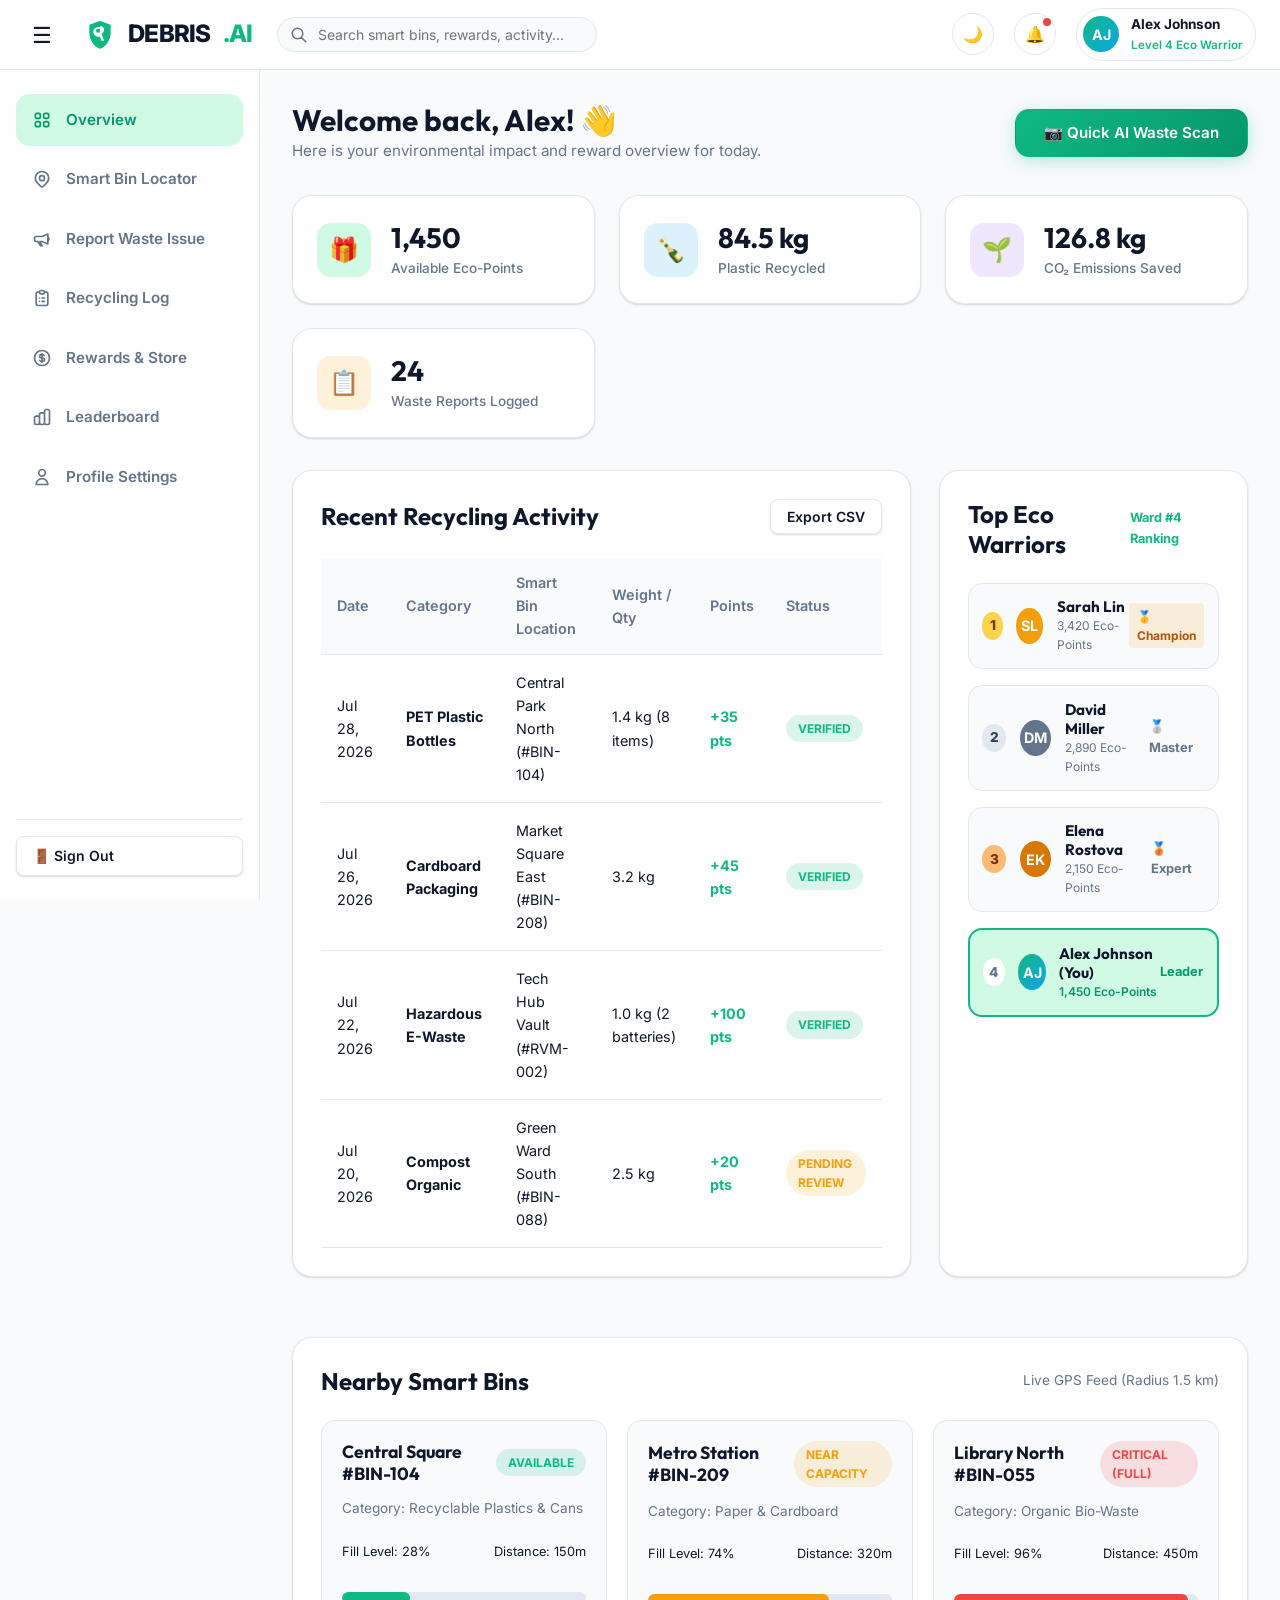
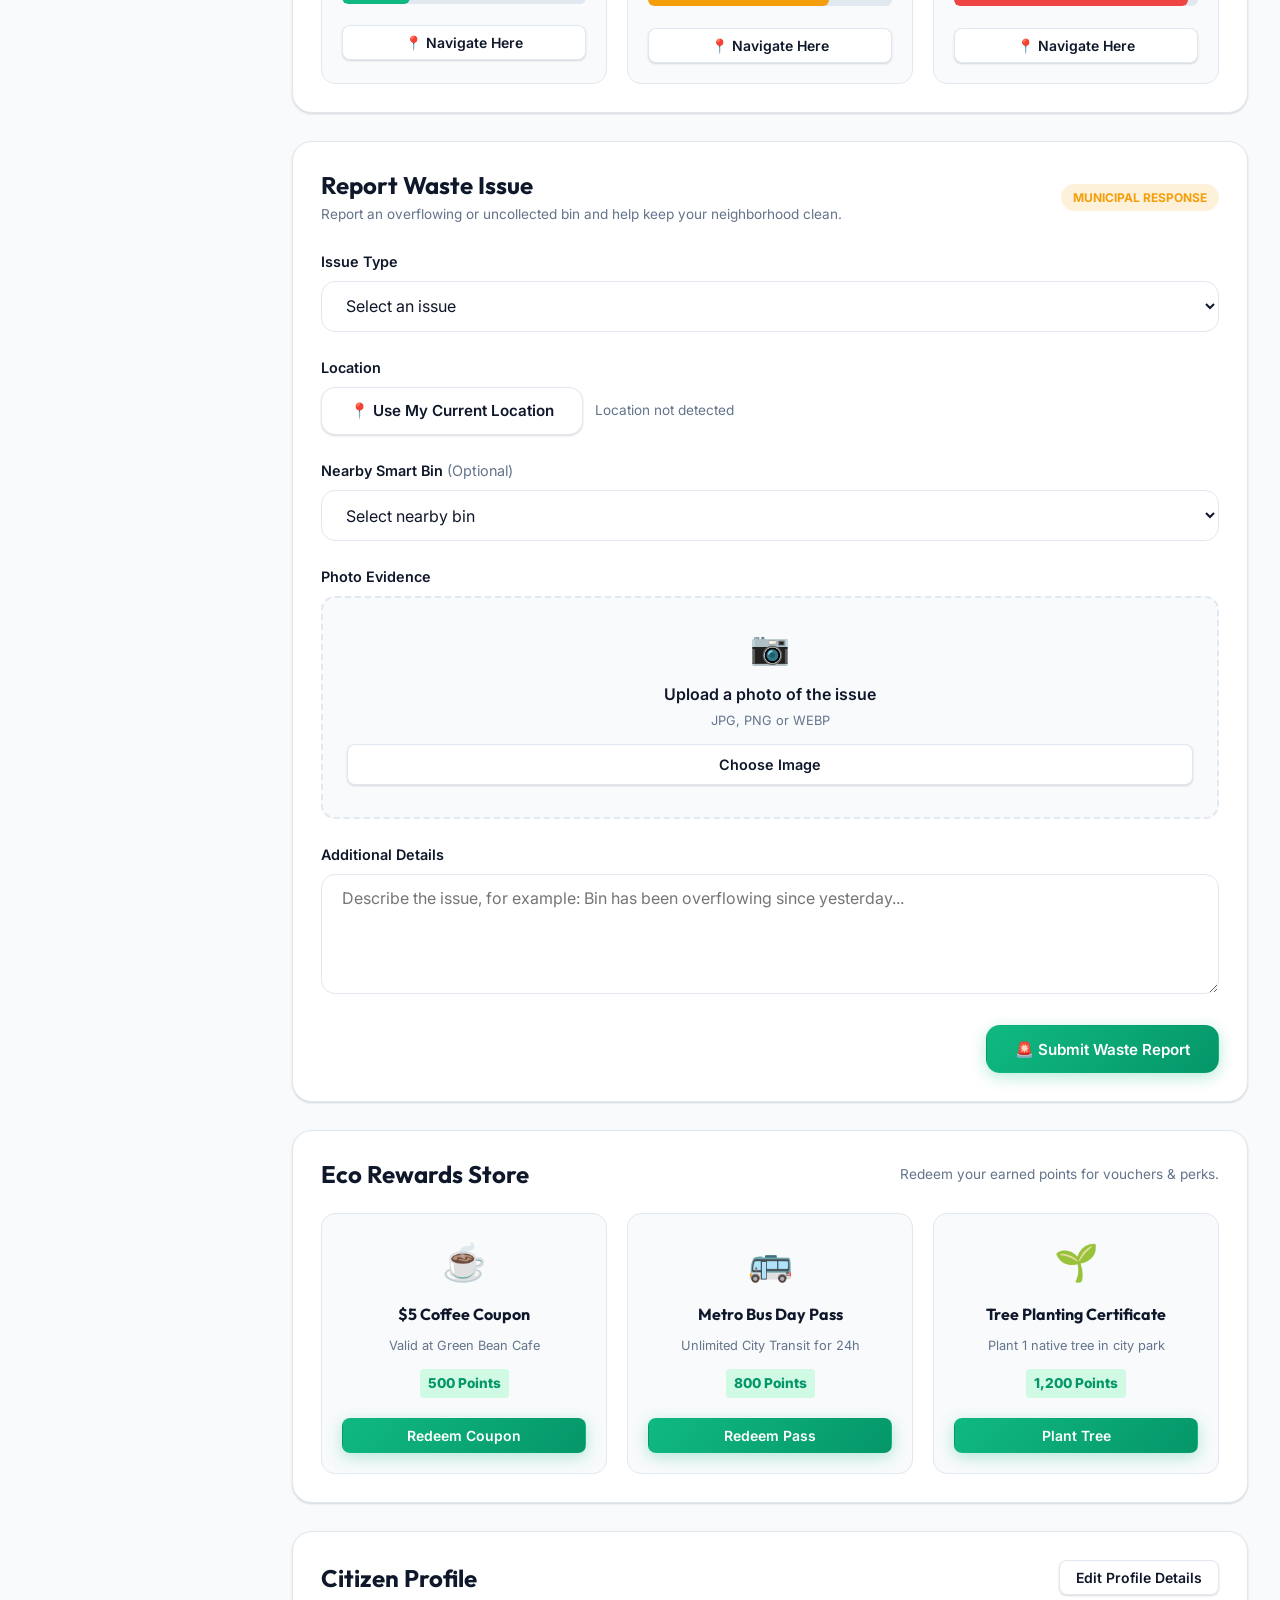
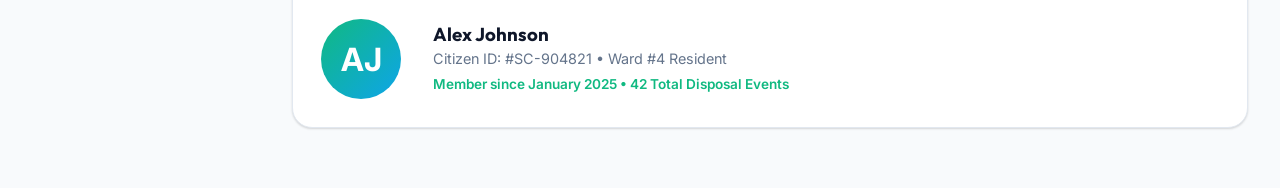
==== commit f1bc23df: "Add citizen waste issue reporting" ====
--- a/dashboard.html
+++ b/dashboard.html
@@ -79,6 +79,17 @@
           <svg fill="none" stroke="currentColor" viewBox="0 0 24 24"><path stroke-linecap="round" stroke-linejoin="round" stroke-width="2" d="M17.657 16.657L13.414 20.9a1.998 1.998 0 01-2.827 0l-4.244-4.243a8 8 0 1111.314 0z"/><path stroke-linecap="round" stroke-linejoin="round" stroke-width="2" d="M15 11a3 3 0 11-6 0 3 3 0 016 0z"/></svg>
           Smart Bin Locator
         </a>
+      </li>
+      <li class="sidebar-nav-item">
+       <a href="#report-waste">
+        <svg fill="none" stroke="currentColor" viewBox="0 0 24 24">
+      <path stroke-linecap="round" stroke-linejoin="round" stroke-width="2"
+        d="M3 11v2a2 2 0 0 0 2 2h2l3 5h2l-2.5-5H12l7 3V6l-7 3H5a2 2 0 0 0-2 2z"/>
+      <path stroke-linecap="round" stroke-linejoin="round" stroke-width="2"
+        d="M19 9.5a3 3 0 0 1 0 5"/>
+    </svg>
+        Report Waste Issue
+      </a>
       </li>
       <li class="sidebar-nav-item">
         <a href="#activity-table">
@@ -371,7 +382,343 @@
 
       </div>
     </section>
-
+    
+    <!-- 4. REPORT WASTE ISSUE SECTION -->
+<section class="dashboard-card-section" id="report-waste">
+
+  <div class="card-section-title">
+    <div>
+      <h2>Report Waste Issue</h2>
+      <p style="font-size: 0.85rem; color: var(--text-muted); margin-top: 0.25rem;">
+        Report an overflowing or uncollected bin and help keep your neighborhood clean.
+      </p>
+    </div>
+
+    <span class="status-badge status-pending">
+      Municipal Response
+    </span>
+  </div>
+
+  <form id="waste-report-form">
+
+    <!-- Issue Type -->
+    <div class="form-group">
+      <label for="report-type">Issue Type</label>
+
+      <select id="report-type" class="form-control" required>
+        <option value="">Select an issue</option>
+        <option value="overfilled">Overfilled Dustbin</option>
+        <option value="not-collected">Dustbin Not Collected</option>
+        <option value="waste-around-bin">Waste Around Dustbin</option>
+        <option value="damaged-bin">Damaged Dustbin</option>
+      </select>
+    </div>
+
+
+    <!-- Location -->
+    <div class="form-group">
+
+      <label>Location</label>
+
+      <div style="
+        display: flex;
+        gap: 0.75rem;
+        flex-wrap: wrap;
+      ">
+
+        <button
+          type="button"
+          id="get-location-btn"
+          class="btn btn-secondary"
+        >
+          📍 Use My Current Location
+        </button>
+
+        <span
+          id="location-status"
+          style="
+            display: flex;
+            align-items: center;
+            font-size: 0.85rem;
+            color: var(--text-muted);
+          "
+        >
+          Location not detected
+        </span>
+
+      </div>
+
+      <div
+        id="location-details"
+        style="
+          display: none;
+          margin-top: 0.75rem;
+          padding: 0.9rem 1rem;
+          background: var(--bg-main);
+          border: 1px solid var(--border-color);
+          border-radius: var(--radius-md);
+        "
+      >
+        <div style="display: flex; gap: 0.75rem; align-items: center;">
+          <span style="font-size: 1.25rem;">📍</span>
+
+          <div>
+            <strong id="detected-location">
+              Location detected
+            </strong>
+
+            <p
+              id="coordinates"
+              style="
+                font-size: 0.78rem;
+                color: var(--text-muted);
+                margin-top: 0.2rem;
+              "
+            ></p>
+          </div>
+        </div>
+      </div>
+
+    </div>
+
+
+    <!-- Nearby Bin -->
+    <div class="form-group">
+
+      <label for="reported-bin">
+        Nearby Smart Bin
+        <span style="font-weight: 400; color: var(--text-muted);">
+          (Optional)
+        </span>
+      </label>
+
+      <select id="reported-bin" class="form-control">
+
+        <option value="">
+          Select nearby bin
+        </option>
+
+        <option value="BIN-104">
+          Central Square #BIN-104
+        </option>
+
+        <option value="BIN-209">
+          Metro Station #BIN-209
+        </option>
+
+        <option value="BIN-055">
+          Library North #BIN-055
+        </option>
+
+      </select>
+
+    </div>
+
+
+    <!-- Image Upload -->
+    <div class="form-group">
+
+      <label for="report-image">
+        Photo Evidence
+      </label>
+
+      <div
+        style="
+          border: 2px dashed var(--border-color);
+          border-radius: var(--radius-md);
+          padding: 1.5rem;
+          text-align: center;
+          background: var(--bg-main);
+        "
+      >
+
+        <div style="font-size: 2rem; margin-bottom: 0.5rem;">
+          📷
+        </div>
+
+        <p style="font-weight: 600; margin-bottom: 0.25rem;">
+          Upload a photo of the issue
+        </p>
+
+        <p style="
+          font-size: 0.8rem;
+          color: var(--text-muted);
+          margin-bottom: 0.75rem;
+        ">
+          JPG, PNG or WEBP
+        </p>
+
+        <label
+          for="report-image"
+          class="btn btn-secondary btn-sm"
+          style="cursor: pointer;"
+        >
+          Choose Image
+        </label>
+
+        <input
+          type="file"
+          id="report-image"
+          accept="image/*"
+          style="display: none;"
+        >
+
+      </div>
+
+      <!-- Image Preview -->
+      <div
+        id="image-preview-container"
+        style="
+          display: none;
+          margin-top: 1rem;
+        "
+      >
+
+        <img
+          id="report-image-preview"
+          src=""
+          alt="Waste issue preview"
+          style="
+            width: 100%;
+            max-height: 250px;
+            object-fit: cover;
+            border-radius: var(--radius-md);
+            border: 1px solid var(--border-color);
+          "
+        >
+
+      </div>
+
+    </div>
+
+
+    <!-- Description -->
+    <div class="form-group">
+
+      <label for="report-description">
+        Additional Details
+      </label>
+
+      <textarea
+        id="report-description"
+        class="form-control"
+        rows="4"
+        placeholder="Describe the issue, for example: Bin has been overflowing since yesterday..."
+      ></textarea>
+
+    </div>
+
+
+    <!-- Submit -->
+    <div style="
+      display: flex;
+      justify-content: flex-end;
+      margin-top: 1rem;
+    ">
+
+      <button
+        type="submit"
+        class="btn btn-primary"
+        id="submit-report-btn"
+      >
+        🚨 Submit Waste Report
+      </button>
+
+    </div>
+
+  </form>
+
+
+  <!-- Submitted Report Status -->
+  <div
+    id="report-success"
+    style="
+      display: none;
+      margin-top: 1.5rem;
+      padding: 1.25rem;
+      border: 1px solid var(--border-color);
+      border-radius: var(--radius-md);
+      background: var(--bg-main);
+    "
+  >
+
+    <div style="
+      display: flex;
+      align-items: center;
+      gap: 0.75rem;
+      margin-bottom: 0.75rem;
+    ">
+
+      <span style="font-size: 1.5rem;">✅</span>
+
+      <div>
+        <h3 style="margin: 0;">
+          Report Submitted Successfully
+        </h3>
+
+        <p style="
+          font-size: 0.8rem;
+          color: var(--text-muted);
+          margin-top: 0.2rem;
+        ">
+          Municipal authorities have been notified.
+        </p>
+      </div>
+
+    </div>
+
+    <div style="
+      display: grid;
+      grid-template-columns: repeat(auto-fit, minmax(150px, 1fr));
+      gap: 0.75rem;
+    ">
+      <div>
+        <span style="
+          font-size: 0.75rem;
+          color: var(--text-muted);
+        ">
+          Report ID
+        </span>
+        <strong
+          id="generated-report-id"
+          style="display: block;"
+        >
+          DR-1024
+        </strong>
+      </div>
+      <div>
+        <span style="
+          font-size: 0.75rem;
+          color: var(--text-muted);
+        ">
+          Status
+        </span>
+        <strong
+          style="
+            display: block;
+            color: var(--status-warning);
+          "
+        >
+          Awaiting Truck Assignment
+        </strong>
+      </div>
+      <div>
+        <span style="
+          font-size: 0.75rem;
+          color: var(--text-muted);
+        ">
+          Location
+        </span>
+        <strong
+          id="submitted-location"
+          style="display: block;"
+        >
+          GPS Verified
+           </strong>
+          </div>
+        </div>
+      </div>
+    </section>
     <!-- 4. REWARDS STORE & REDEMPTION SECTION -->
     <section class="dashboard-card-section" id="rewards-store">
       <div class="card-section-title">
